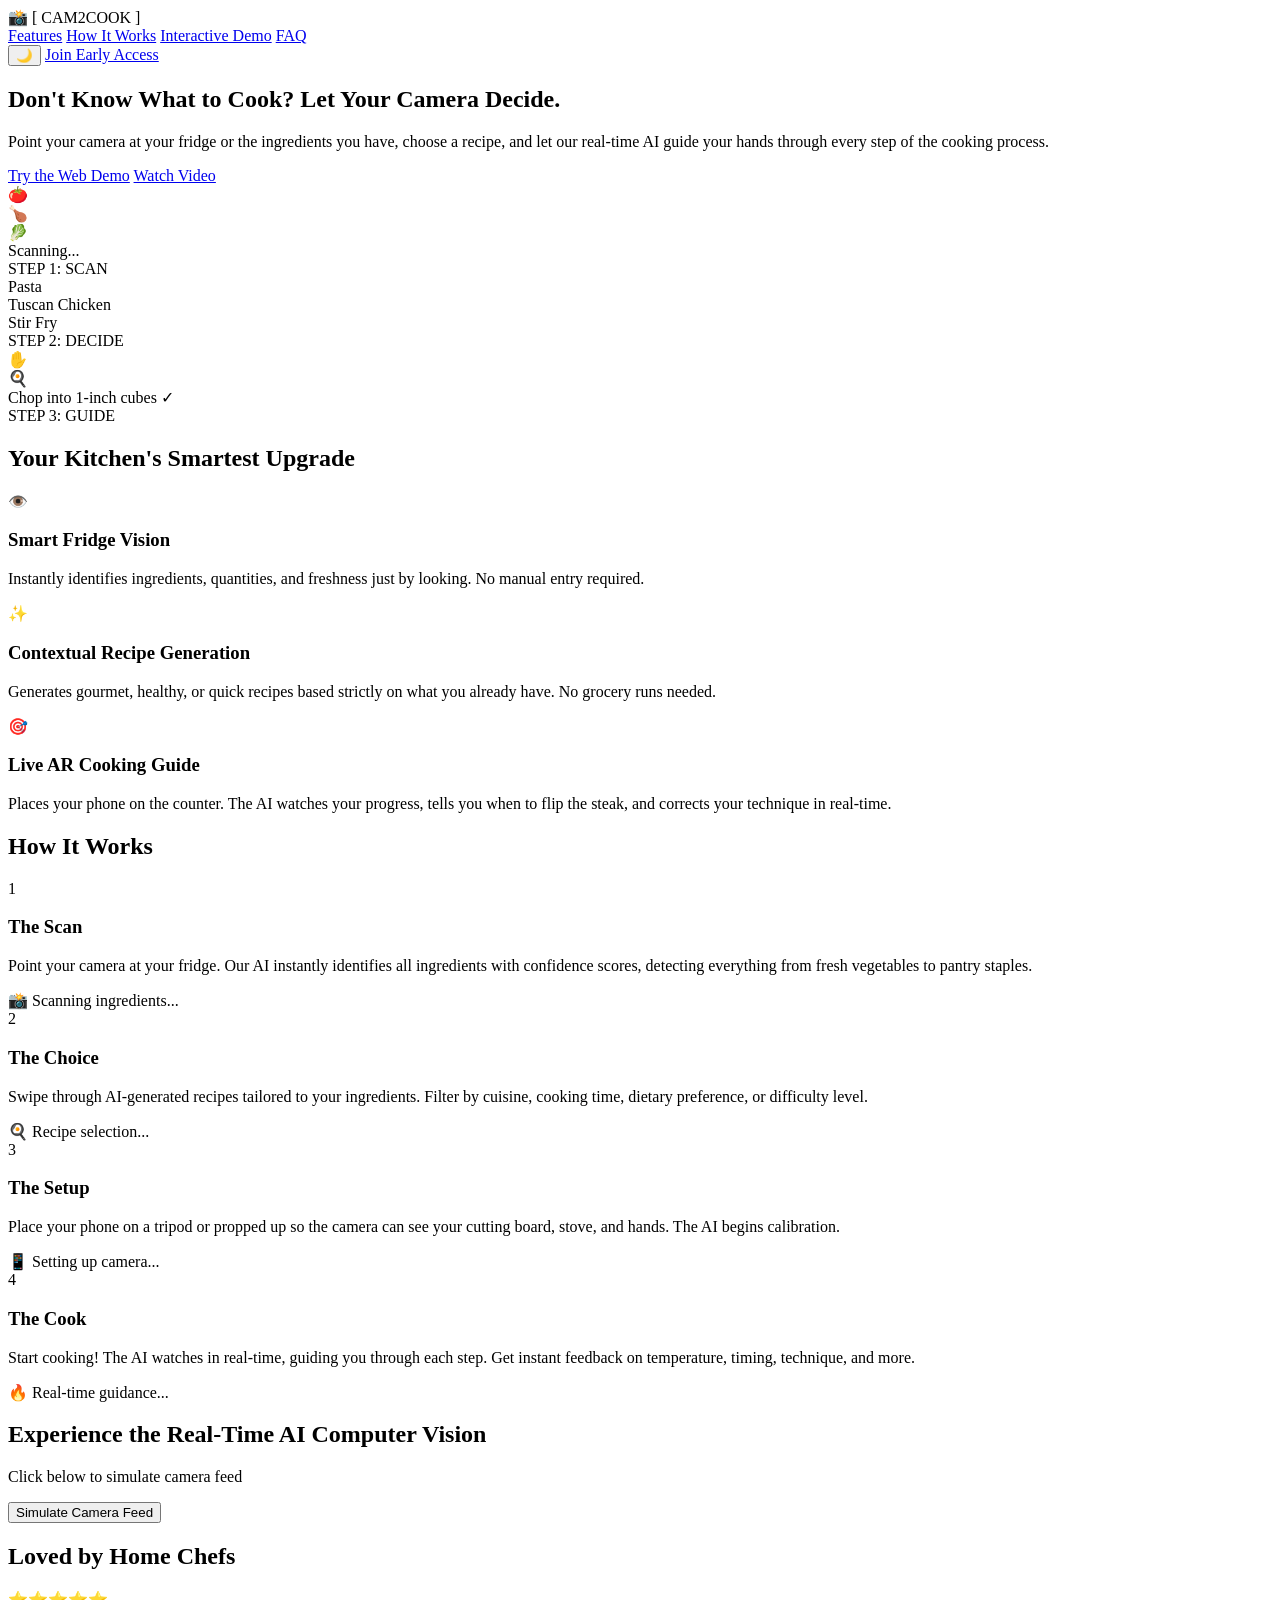
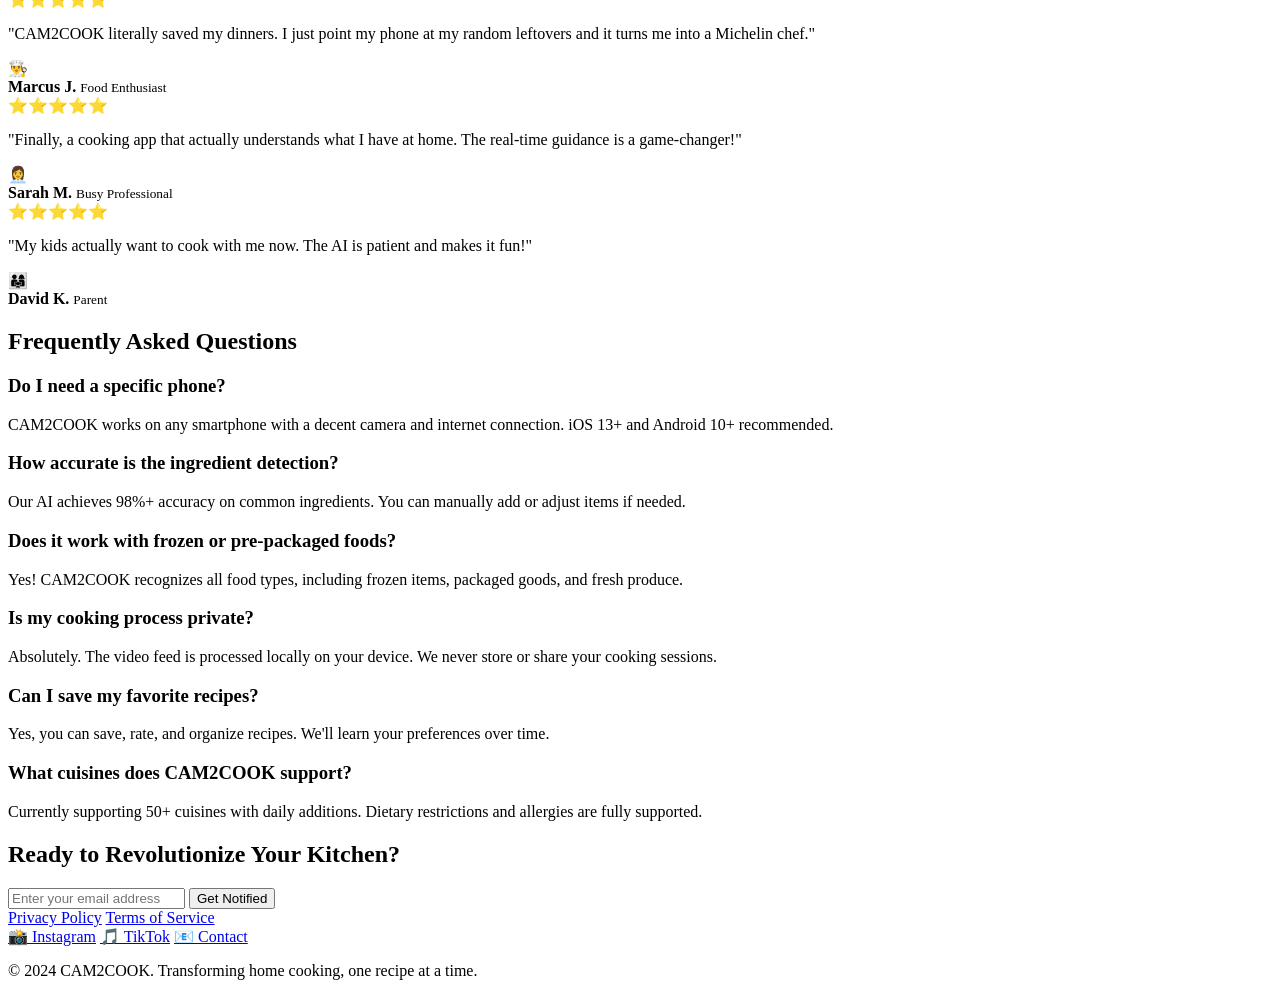
==== frontend/src/index.html @ 29d68c88 "Refactor: organize folder structure for backend and AI scalability" ====
<!doctype html>
<html lang="en">
  <head>
    <meta charset="UTF-8" />
    <meta name="viewport" content="width=device-width, initial-scale=1.0" />
    <title>CAM2COOK - Your Real-Time AI Sous-Chef</title>
    <link rel="stylesheet" href="styles.css" />
    <link
      href="https://fonts.googleapis.com/css2?family=Outfit:wght@400;600;700;800&family=Roboto:wght@400;500;700&display=swap"
      rel="stylesheet"
    />
  </head>
  <body>
    <!-- Navigation Bar -->
    <nav class="navbar">
      <div class="container">
        <div class="nav-content">
          <div class="logo">
            <span class="logo-icon">📸</span>
            <span class="logo-text">[ CAM2COOK ]</span>
          </div>
          <div class="nav-links">
            <a href="#features">Features</a>
            <a href="#how-it-works">How It Works</a>
            <a href="#demo">Interactive Demo</a>
            <a href="#faq">FAQ</a>
          </div>
          <button class="theme-toggle" title="Toggle Theme">🌙</button>
          <a href="early-access.html" class="btn btn-primary"
            >Join Early Access</a
          >
        </div>
      </div>
    </nav>

    <!-- Hero Section -->
    <section class="hero">
      <div class="container">
        <div class="hero-content">
          <div class="hero-text">
            <h1>Don't Know What to Cook? Let Your Camera Decide.</h1>
            <p>
              Point your camera at your fridge or the ingredients you have,
              choose a recipe, and let our real-time AI guide your hands through
              every step of the cooking process.
            </p>
            <div class="hero-buttons">
              <a href="demo.html" class="btn btn-primary">Try the Web Demo</a>
              <a href="video.html" class="btn btn-secondary">Watch Video</a>
            </div>
          </div>
          <div class="hero-animation">
            <div class="animation-container">
              <div class="scene scene-1 active">
                <div class="fridge">
                  <div class="fridge-door"></div>
                  <div class="ingredient ingredient-1">🍅</div>
                  <div class="ingredient ingredient-2">🍗</div>
                  <div class="ingredient ingredient-3">🥬</div>
                  <div class="scan-box"></div>
                </div>
                <div class="phone phone-1">
                  <div class="phone-screen">Scanning...</div>
                </div>
                <div class="scene-label">STEP 1: SCAN</div>
              </div>

              <div class="scene scene-2">
                <div class="recipe-cards">
                  <div class="recipe-card">Pasta</div>
                  <div class="recipe-card active-card">Tuscan Chicken</div>
                  <div class="recipe-card">Stir Fry</div>
                </div>
                <div class="scene-label">STEP 2: DECIDE</div>
              </div>

              <div class="scene scene-3">
                <div class="kitchen-counter">
                  <div class="cutting-board">
                    <div class="hands">✋</div>
                  </div>
                  <div class="stove">🍳</div>
                </div>
                <div class="phone phone-3">
                  <div class="phone-screen">
                    <div class="ar-guide">Chop into 1-inch cubes ✓</div>
                  </div>
                </div>
                <div class="scene-label">STEP 3: GUIDE</div>
              </div>
            </div>
            <div class="animation-dots">
              <span class="dot active" data-scene="1"></span>
              <span class="dot" data-scene="2"></span>
              <span class="dot" data-scene="3"></span>
            </div>
          </div>
        </div>
      </div>
    </section>

    <!-- Features Section -->
    <section class="features" id="features">
      <div class="container">
        <h2>Your Kitchen's Smartest Upgrade</h2>
        <div class="features-grid">
          <div class="feature-card">
            <div class="feature-icon">👁️</div>
            <h3>Smart Fridge Vision</h3>
            <p>
              Instantly identifies ingredients, quantities, and freshness just
              by looking. No manual entry required.
            </p>
          </div>
          <div class="feature-card">
            <div class="feature-icon">✨</div>
            <h3>Contextual Recipe Generation</h3>
            <p>
              Generates gourmet, healthy, or quick recipes based strictly on
              what you already have. No grocery runs needed.
            </p>
          </div>
          <div class="feature-card">
            <div class="feature-icon">🎯</div>
            <h3>Live AR Cooking Guide</h3>
            <p>
              Places your phone on the counter. The AI watches your progress,
              tells you when to flip the steak, and corrects your technique in
              real-time.
            </p>
          </div>
        </div>
      </div>
    </section>

    <!-- How It Works Section -->
    <section class="how-it-works" id="how-it-works">
      <div class="container">
        <h2>How It Works</h2>
        <div class="timeline">
          <div class="timeline-item">
            <div class="timeline-number">1</div>
            <div class="timeline-content">
              <h3>The Scan</h3>
              <p>
                Point your camera at your fridge. Our AI instantly identifies
                all ingredients with confidence scores, detecting everything
                from fresh vegetables to pantry staples.
              </p>
              <div class="timeline-visual">📸 Scanning ingredients...</div>
            </div>
          </div>

          <div class="timeline-item">
            <div class="timeline-number">2</div>
            <div class="timeline-content">
              <h3>The Choice</h3>
              <p>
                Swipe through AI-generated recipes tailored to your ingredients.
                Filter by cuisine, cooking time, dietary preference, or
                difficulty level.
              </p>
              <div class="timeline-visual">🍳 Recipe selection...</div>
            </div>
          </div>

          <div class="timeline-item">
            <div class="timeline-number">3</div>
            <div class="timeline-content">
              <h3>The Setup</h3>
              <p>
                Place your phone on a tripod or propped up so the camera can see
                your cutting board, stove, and hands. The AI begins calibration.
              </p>
              <div class="timeline-visual">📱 Setting up camera...</div>
            </div>
          </div>

          <div class="timeline-item">
            <div class="timeline-number">4</div>
            <div class="timeline-content">
              <h3>The Cook</h3>
              <p>
                Start cooking! The AI watches in real-time, guiding you through
                each step. Get instant feedback on temperature, timing,
                technique, and more.
              </p>
              <div class="timeline-visual">🔥 Real-time guidance...</div>
            </div>
          </div>
        </div>
      </div>
    </section>

    <!-- Interactive Demo Section -->
    <section class="demo" id="demo">
      <div class="container">
        <h2>Experience the Real-Time AI Computer Vision</h2>
        <div class="demo-content">
          <div class="tablet-mockup">
            <div class="tablet-frame">
              <div class="tablet-screen" id="demoScreen">
                <div class="demo-placeholder">
                  <p>Click below to simulate camera feed</p>
                </div>
              </div>
            </div>
          </div>
          <button class="btn btn-primary demo-button" id="simulateBtn">
            Simulate Camera Feed
          </button>
        </div>
      </div>
    </section>

    <!-- Testimonials Section -->
    <section class="testimonials" id="testimonials">
      <div class="container">
        <h2>Loved by Home Chefs</h2>
        <div class="testimonials-carousel">
          <div class="testimonial-card">
            <div class="stars">⭐⭐⭐⭐⭐</div>
            <p>
              "CAM2COOK literally saved my dinners. I just point my phone at my
              random leftovers and it turns me into a Michelin chef."
            </p>
            <div class="testimonial-author">
              <div class="avatar">👨‍🍳</div>
              <div>
                <strong>Marcus J.</strong>
                <small>Food Enthusiast</small>
              </div>
            </div>
          </div>
          <div class="testimonial-card">
            <div class="stars">⭐⭐⭐⭐⭐</div>
            <p>
              "Finally, a cooking app that actually understands what I have at
              home. The real-time guidance is a game-changer!"
            </p>
            <div class="testimonial-author">
              <div class="avatar">👩‍💼</div>
              <div>
                <strong>Sarah M.</strong>
                <small>Busy Professional</small>
              </div>
            </div>
          </div>
          <div class="testimonial-card">
            <div class="stars">⭐⭐⭐⭐⭐</div>
            <p>
              "My kids actually want to cook with me now. The AI is patient and
              makes it fun!"
            </p>
            <div class="testimonial-author">
              <div class="avatar">👨‍👩‍👧</div>
              <div>
                <strong>David K.</strong>
                <small>Parent</small>
              </div>
            </div>
          </div>
        </div>
      </div>
    </section>

    <!-- FAQ Section -->
    <section class="faq" id="faq">
      <div class="container">
        <h2>Frequently Asked Questions</h2>
        <div class="faq-grid">
          <div class="faq-item">
            <h3>Do I need a specific phone?</h3>
            <p>
              CAM2COOK works on any smartphone with a decent camera and internet
              connection. iOS 13+ and Android 10+ recommended.
            </p>
          </div>
          <div class="faq-item">
            <h3>How accurate is the ingredient detection?</h3>
            <p>
              Our AI achieves 98%+ accuracy on common ingredients. You can
              manually add or adjust items if needed.
            </p>
          </div>
          <div class="faq-item">
            <h3>Does it work with frozen or pre-packaged foods?</h3>
            <p>
              Yes! CAM2COOK recognizes all food types, including frozen items,
              packaged goods, and fresh produce.
            </p>
          </div>
          <div class="faq-item">
            <h3>Is my cooking process private?</h3>
            <p>
              Absolutely. The video feed is processed locally on your device. We
              never store or share your cooking sessions.
            </p>
          </div>
          <div class="faq-item">
            <h3>Can I save my favorite recipes?</h3>
            <p>
              Yes, you can save, rate, and organize recipes. We'll learn your
              preferences over time.
            </p>
          </div>
          <div class="faq-item">
            <h3>What cuisines does CAM2COOK support?</h3>
            <p>
              Currently supporting 50+ cuisines with daily additions. Dietary
              restrictions and allergies are fully supported.
            </p>
          </div>
        </div>
      </div>
    </section>

    <!-- Final CTA Section -->
    <section class="final-cta">
      <div class="container">
        <h2>Ready to Revolutionize Your Kitchen?</h2>
        <div class="cta-form">
          <input
            type="email"
            placeholder="Enter your email address"
            class="email-input"
          />
          <button class="btn btn-primary">Get Notified</button>
        </div>
      </div>
    </section>

    <!-- Footer -->
    <footer class="footer">
      <div class="container">
        <div class="footer-content">
          <div class="footer-links">
            <a href="privacy.html">Privacy Policy</a>
            <a href="terms.html">Terms of Service</a>
          </div>
          <div class="footer-social">
            <a href="#" class="social-icon">📸 Instagram</a>
            <a href="#" class="social-icon">🎵 TikTok</a>
            <a href="contact.html" class="social-icon">📧 Contact</a>
          </div>
        </div>
        <div class="footer-bottom">
          <p>
            &copy; 2024 CAM2COOK. Transforming home cooking, one recipe at a
            time.
          </p>
        </div>
      </div>
    </footer>

    <script src="script.js"></script>
  </body>
</html>
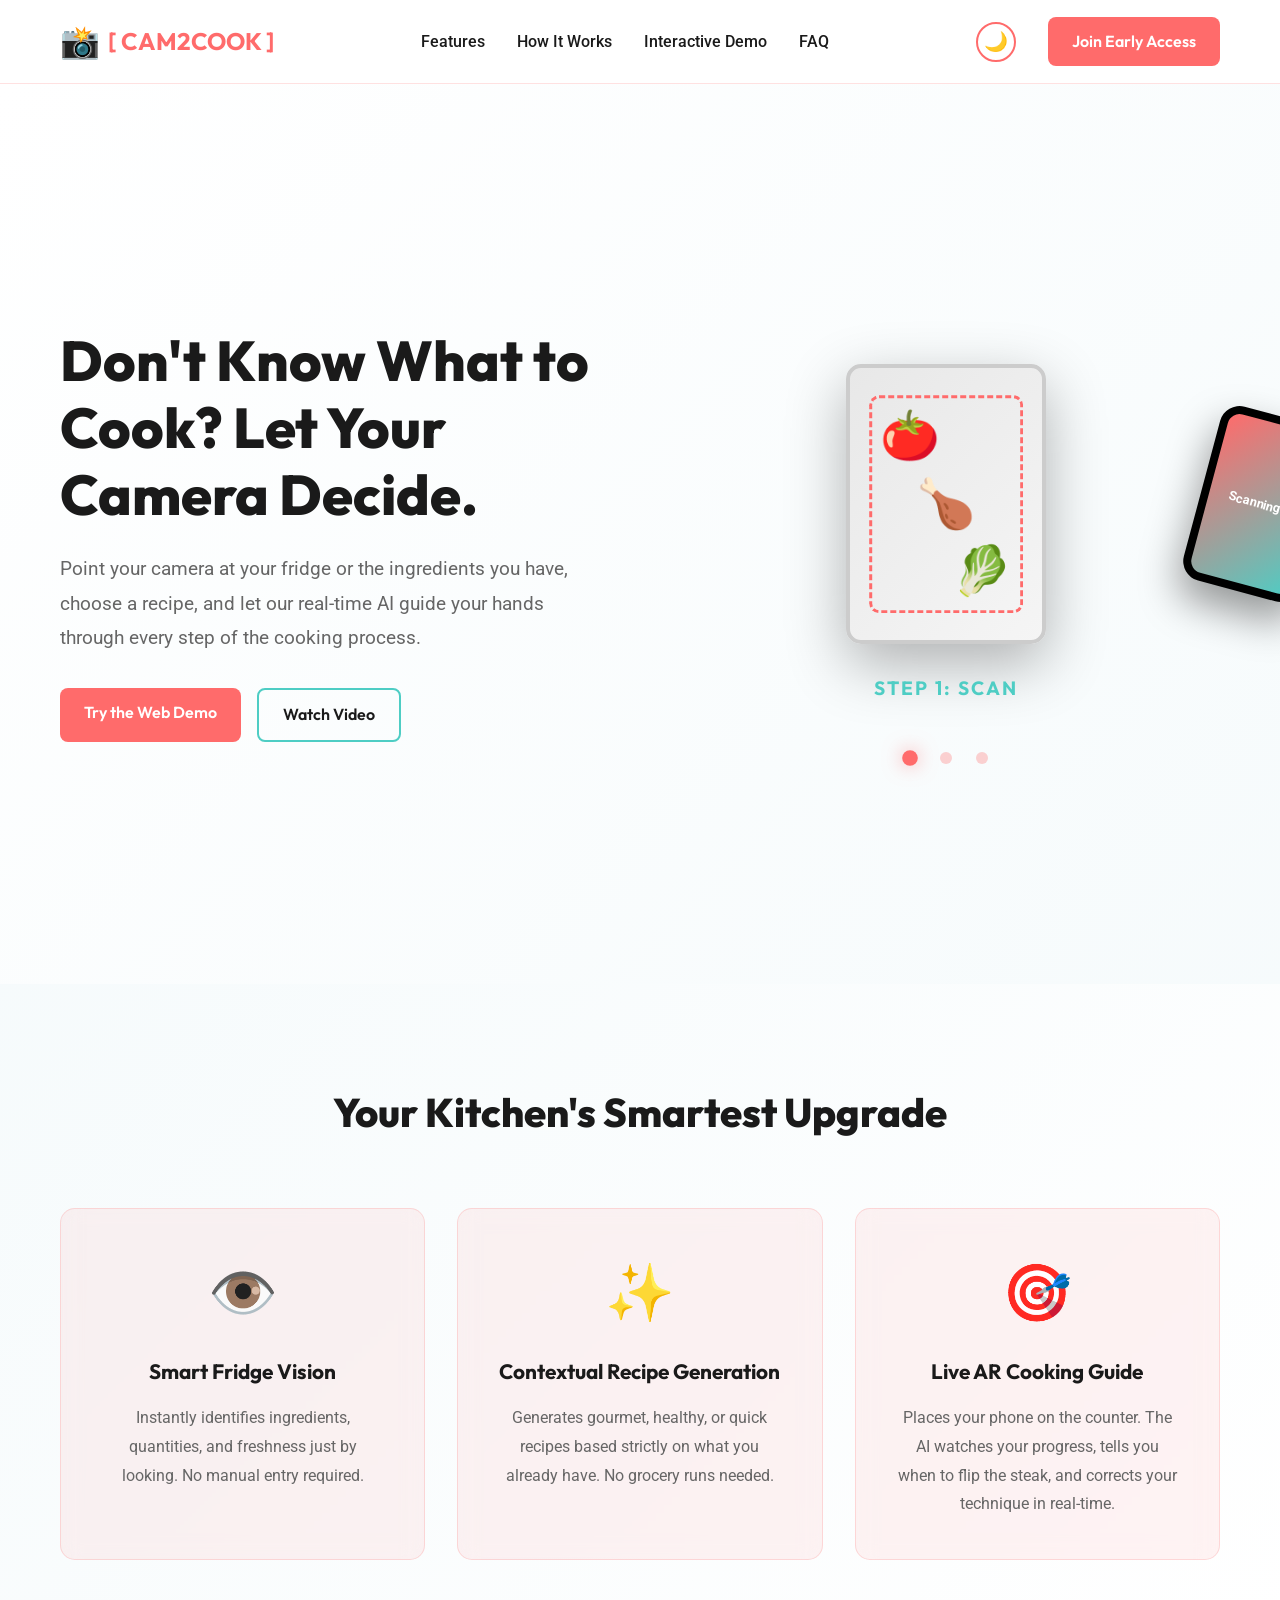
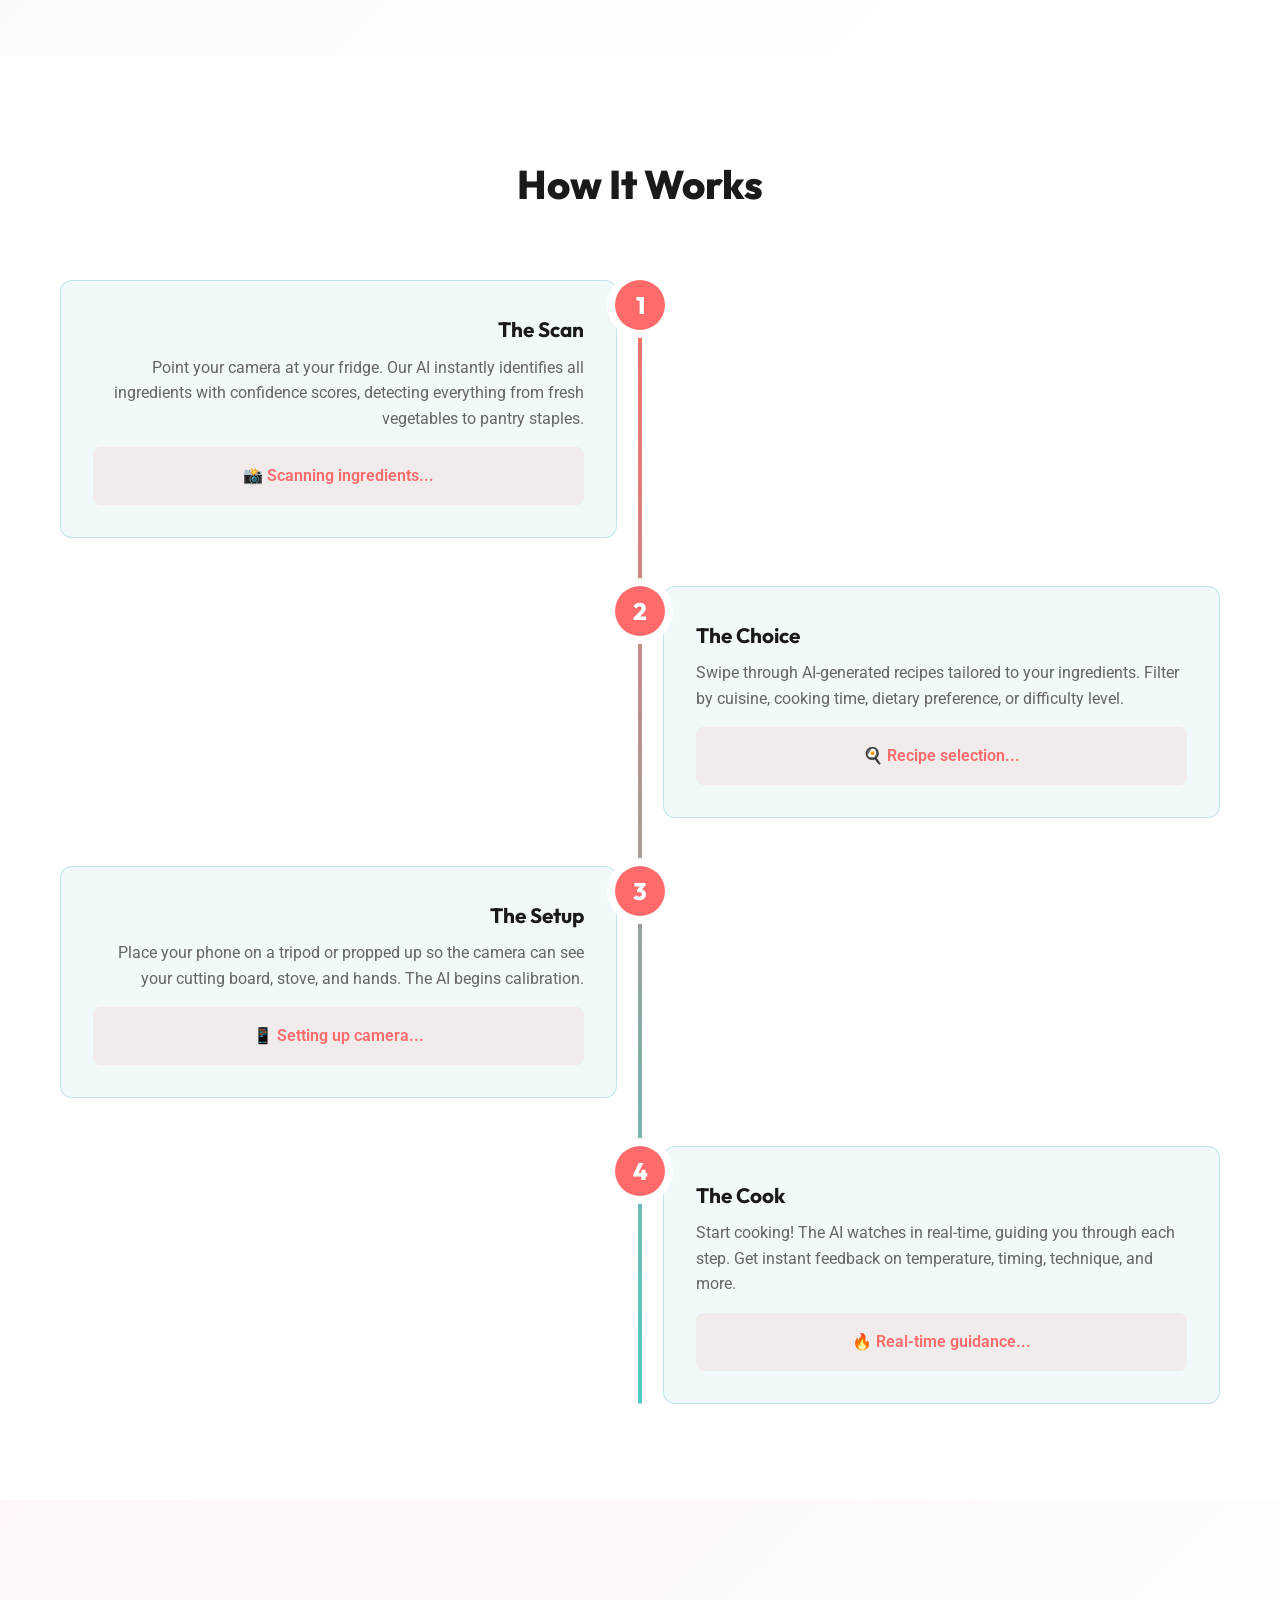
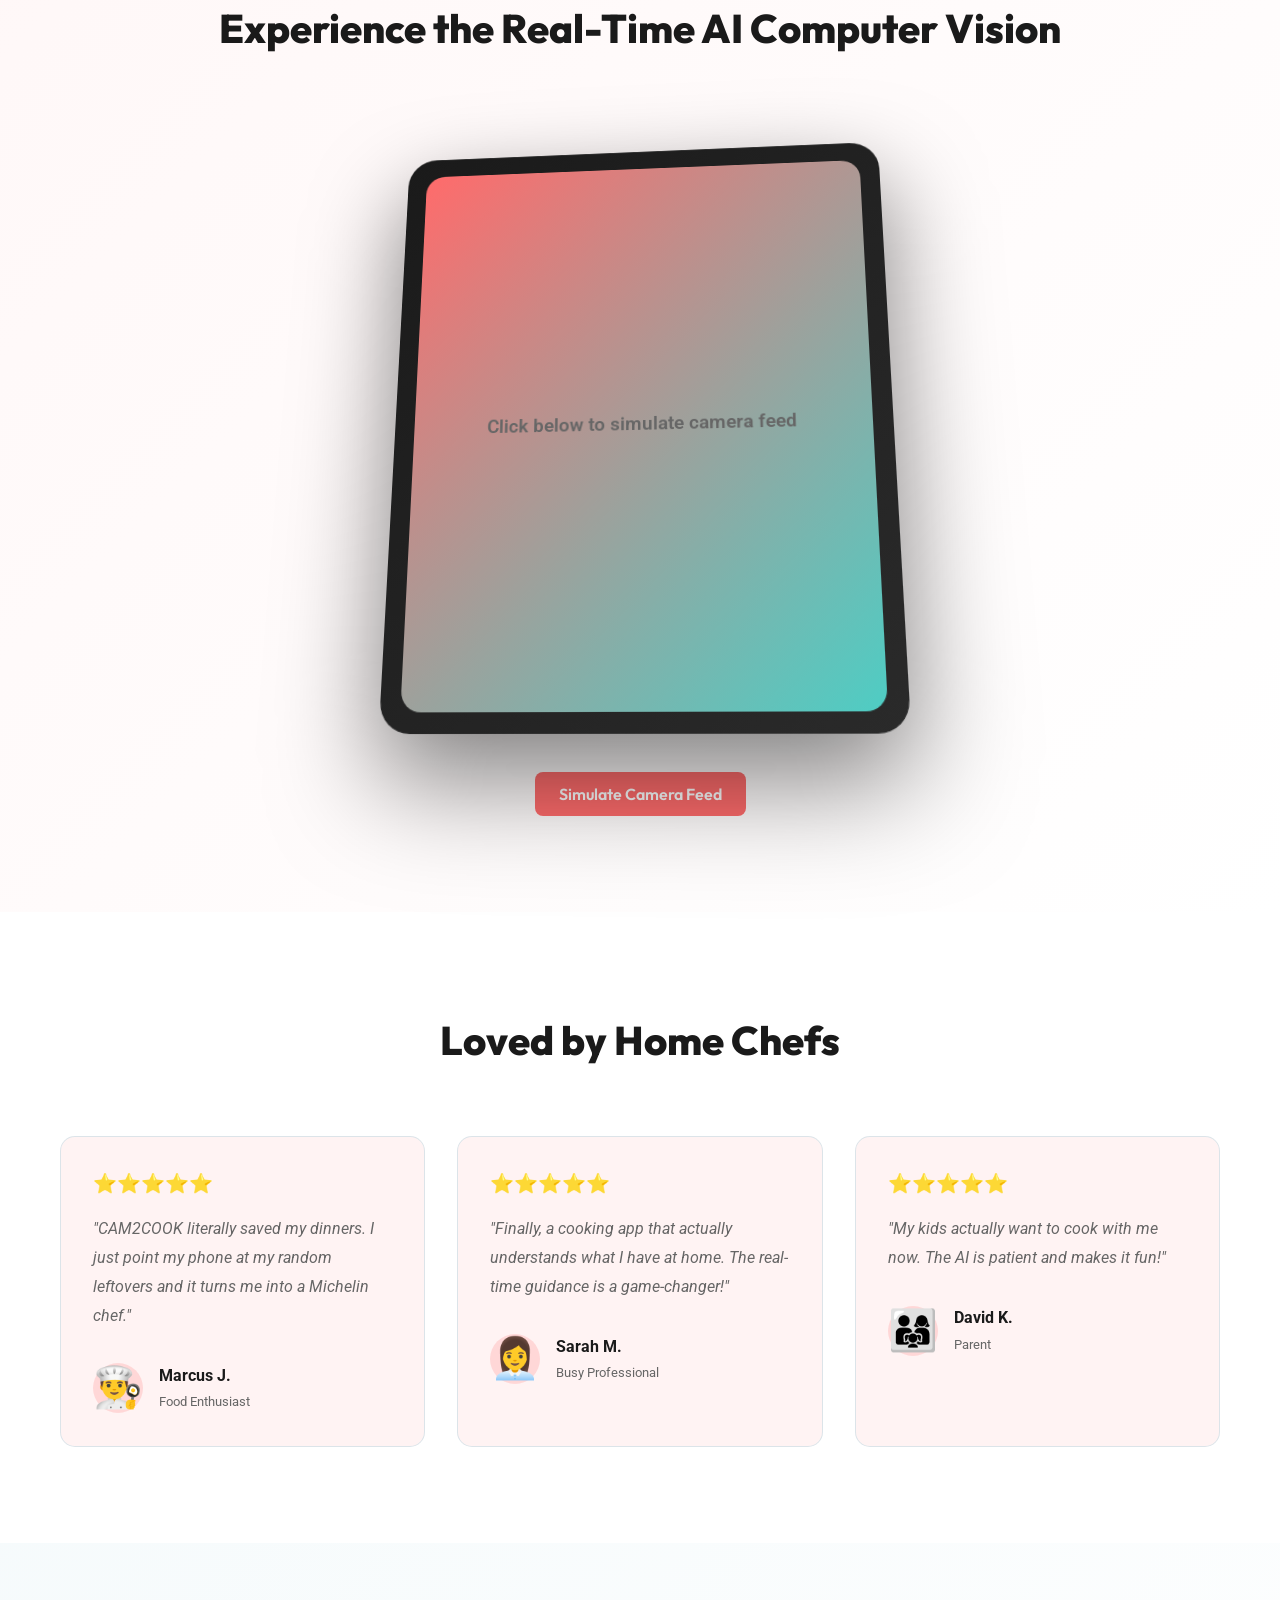
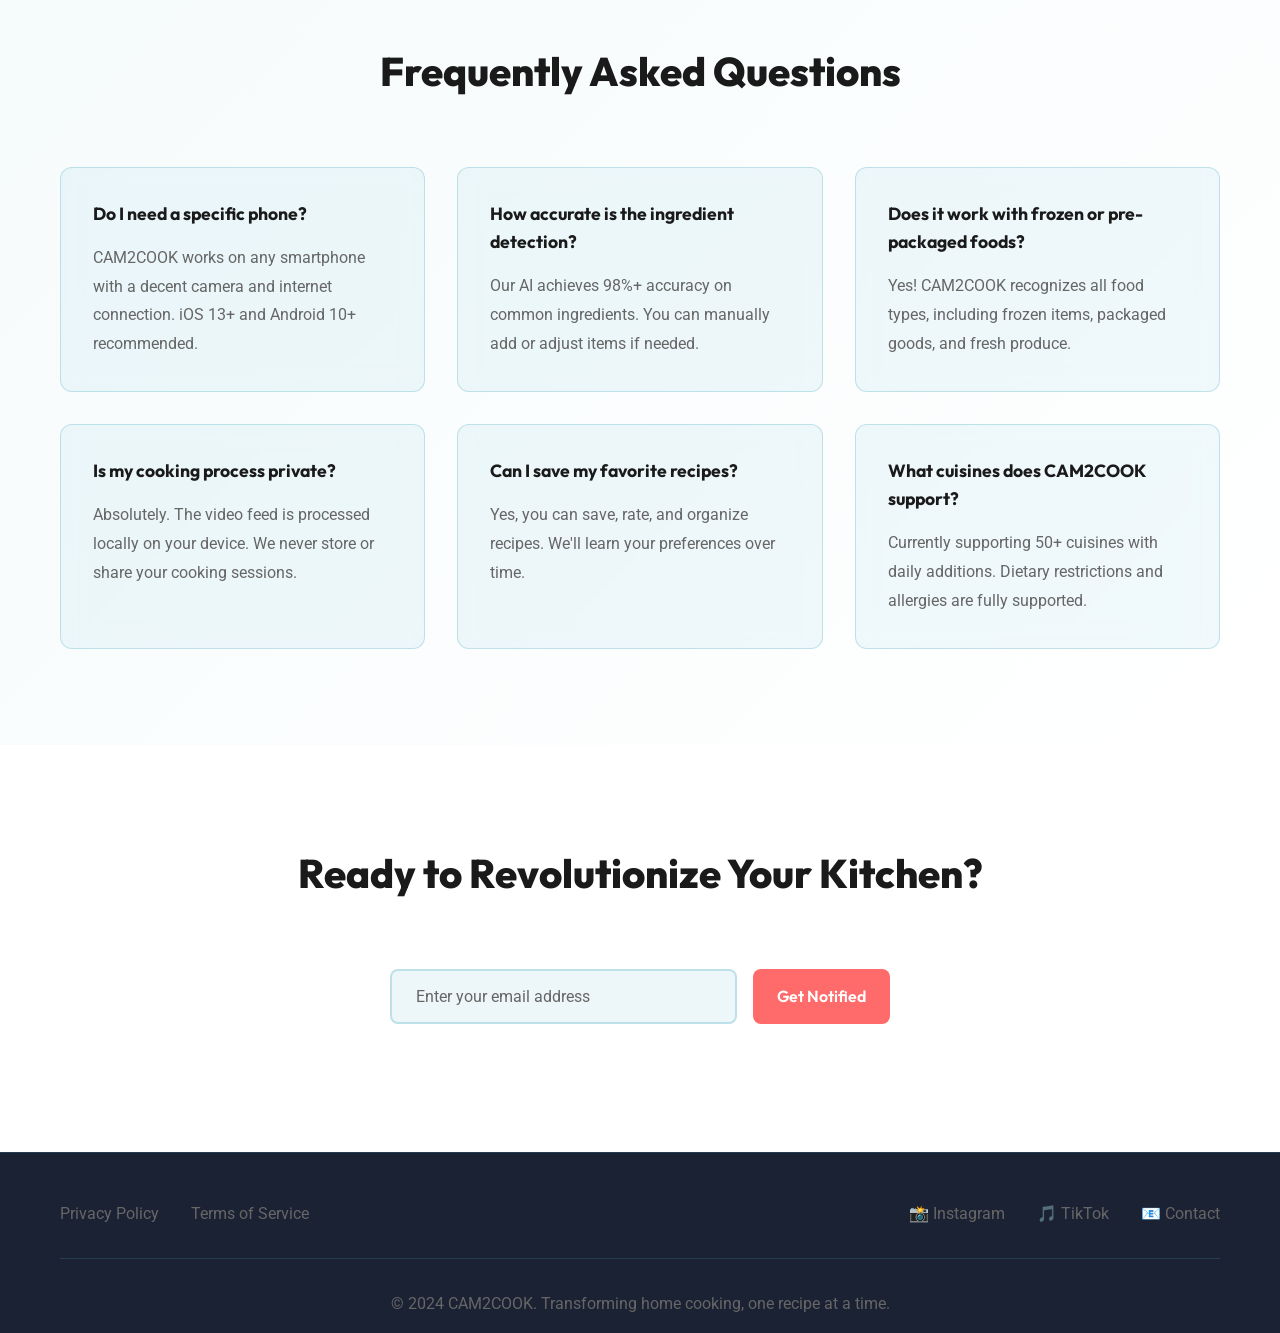
==== commit 596b5333: "fix: correct HTML asset links to match new frontend folder structure" ====
--- a/frontend/src/index.html
+++ b/frontend/src/index.html
@@ -4,7 +4,7 @@
     <meta charset="UTF-8" />
     <meta name="viewport" content="width=device-width, initial-scale=1.0" />
     <title>CAM2COOK - Your Real-Time AI Sous-Chef</title>
-    <link rel="stylesheet" href="styles.css" />
+    <link rel="stylesheet" href="css/styles.css" />
     <link
       href="https://fonts.googleapis.com/css2?family=Outfit:wght@400;600;700;800&family=Roboto:wght@400;500;700&display=swap"
       rel="stylesheet"
@@ -353,6 +353,6 @@
       </div>
     </footer>
 
-    <script src="script.js"></script>
+    <script src="js/script.js"></script>
   </body>
 </html>
--- a/frontend/src/css/styles.css
+++ b/frontend/src/css/styles.css
@@ -0,0 +1,1153 @@
+* {
+  margin: 0;
+  padding: 0;
+  box-sizing: border-box;
+}
+
+:root {
+  --primary: #ff6b6b;
+  --secondary: #4ecdc4;
+  --background: #0f172a;
+  --text: #f8fafc;
+  --text-muted: #cbd5e0;
+  --card-bg: rgba(255, 107, 107, 0.1);
+  --glass: rgba(79, 172, 196, 0.1);
+  --transition: all 0.3s ease;
+}
+
+body.light-mode {
+  --background: #ffffff;
+  --text: #1a1a1a;
+  --text-muted: #666666;
+  --card-bg: rgba(255, 107, 107, 0.08);
+  --glass: rgba(79, 172, 196, 0.08);
+}
+
+html {
+  scroll-behavior: smooth;
+}
+
+body {
+  font-family: "Roboto", sans-serif;
+  background-color: var(--background);
+  color: var(--text);
+  line-height: 1.6;
+}
+
+.container {
+  max-width: 1200px;
+  margin: 0 auto;
+  padding: 0 20px;
+}
+
+/* ============ NAVIGATION ============ */
+.navbar {
+  position: sticky;
+  top: 0;
+  z-index: 1000;
+  background: rgba(15, 23, 42, 0.8);
+  backdrop-filter: blur(10px);
+  border-bottom: 1px solid rgba(79, 172, 196, 0.2);
+  padding: 1rem 0;
+}
+
+.nav-content {
+  display: flex;
+  justify-content: space-between;
+  align-items: center;
+  gap: 2rem;
+}
+
+.logo {
+  display: flex;
+  align-items: center;
+  gap: 0.5rem;
+  font-family: "Outfit", sans-serif;
+  font-size: 1.5rem;
+  font-weight: 700;
+  color: var(--primary);
+}
+
+.logo-icon {
+  font-size: 2rem;
+}
+
+.nav-links {
+  display: flex;
+  gap: 2rem;
+  flex: 1;
+  justify-content: center;
+}
+
+.nav-links a {
+  color: var(--text);
+  text-decoration: none;
+  font-weight: 500;
+  transition: var(--transition);
+  position: relative;
+}
+
+.nav-links a:hover {
+  color: var(--primary);
+}
+
+.nav-links a::after {
+  content: "";
+  position: absolute;
+  bottom: -5px;
+  left: 0;
+  width: 0;
+  height: 2px;
+  background: var(--primary);
+  transition: var(--transition);
+}
+
+.nav-links a:hover::after {
+  width: 100%;
+}
+
+/* ============ BUTTONS ============ */
+.btn {
+  padding: 0.75rem 1.5rem;
+  border: none;
+  border-radius: 8px;
+  font-family: "Outfit", sans-serif;
+  font-weight: 600;
+  font-size: 1rem;
+  cursor: pointer;
+  transition: var(--transition);
+  text-decoration: none;
+  display: inline-block;
+}
+
+.btn-primary {
+  background: var(--primary);
+  color: white;
+}
+
+.btn-primary:hover {
+  background: #ff5252;
+  transform: translateY(-2px);
+  box-shadow: 0 10px 20px rgba(255, 107, 107, 0.3);
+}
+
+.btn-secondary {
+  background: transparent;
+  color: var(--text);
+  border: 2px solid var(--secondary);
+}
+
+.btn-secondary:hover {
+  background: var(--secondary);
+  color: var(--background);
+  transform: translateY(-2px);
+}
+
+/* ============ HERO SECTION ============ */
+.hero {
+  padding: 4rem 0;
+  min-height: 100vh;
+  display: flex;
+  align-items: center;
+  background: linear-gradient(
+    135deg,
+    var(--background) 0%,
+    rgba(79, 172, 196, 0.05) 100%
+  );
+}
+
+.hero-content {
+  display: grid;
+  grid-template-columns: 1fr 1fr;
+  gap: 4rem;
+  align-items: center;
+}
+
+.hero-text h1 {
+  font-family: "Outfit", sans-serif;
+  font-size: 3.5rem;
+  font-weight: 800;
+  line-height: 1.2;
+  margin-bottom: 1.5rem;
+  color: var(--text);
+}
+
+.hero-text p {
+  font-size: 1.2rem;
+  color: var(--text-muted);
+  margin-bottom: 2rem;
+  line-height: 1.8;
+}
+
+.hero-buttons {
+  display: flex;
+  gap: 1rem;
+}
+
+/* ============ HERO ANIMATION ============ */
+.animation-container {
+  position: relative;
+  height: 400px;
+  perspective: 1000px;
+}
+
+.scene {
+  position: absolute;
+  width: 100%;
+  height: 100%;
+  display: none;
+  justify-content: center;
+  align-items: center;
+  flex-direction: column;
+  animation: fadeIn 0.5s ease-in-out;
+}
+
+.scene.active {
+  display: flex;
+}
+
+@keyframes fadeIn {
+  from {
+    opacity: 0;
+    transform: scale(0.95);
+  }
+  to {
+    opacity: 1;
+    transform: scale(1);
+  }
+}
+
+/* Scene 1 - Scan */
+.fridge {
+  position: relative;
+  width: 200px;
+  height: 280px;
+  background: linear-gradient(135deg, #e8e8e8 0%, #f5f5f5 100%);
+  border-radius: 15px;
+  border: 4px solid #ccc;
+  padding: 20px;
+  box-shadow: 0 20px 60px rgba(0, 0, 0, 0.3);
+  animation: slideInLeft 0.6s ease-out;
+}
+
+@keyframes slideInLeft {
+  from {
+    opacity: 0;
+    transform: translateX(-50px);
+  }
+  to {
+    opacity: 1;
+    transform: translateX(0);
+  }
+}
+
+.ingredient {
+  position: absolute;
+  font-size: 3rem;
+  animation: scan-pulse 2s ease-in-out infinite;
+}
+
+.ingredient-1 {
+  top: 30px;
+  left: 30px;
+  animation-delay: 0s;
+}
+
+.ingredient-2 {
+  top: 50%;
+  left: 50%;
+  transform: translate(-50%, -50%);
+  animation-delay: 0.3s;
+}
+
+.ingredient-3 {
+  bottom: 30px;
+  right: 30px;
+  animation-delay: 0.6s;
+}
+
+@keyframes scan-pulse {
+  0%,
+  100% {
+    transform: scale(1);
+    filter: drop-shadow(0 0 0px rgba(255, 107, 107, 0.8));
+  }
+  50% {
+    transform: scale(1.1);
+    filter: drop-shadow(0 0 20px rgba(255, 107, 107, 0.8));
+  }
+}
+
+.phone {
+  position: absolute;
+  width: 120px;
+  height: 180px;
+  background: #000;
+  border-radius: 20px;
+  padding: 8px;
+  right: -100px;
+  top: 50%;
+  transform: translateY(-50%) rotateZ(15deg);
+  box-shadow: 0 20px 40px rgba(0, 0, 0, 0.4);
+  animation: slideInRight 0.6s ease-out;
+}
+
+@keyframes slideInRight {
+  from {
+    opacity: 0;
+    transform: translateX(50px) translateY(-50%) rotateZ(15deg);
+  }
+  to {
+    opacity: 1;
+    transform: translateX(0) translateY(-50%) rotateZ(15deg);
+  }
+}
+
+.phone-screen {
+  width: 100%;
+  height: 100%;
+  background: linear-gradient(135deg, #ff6b6b 0%, #4ecdc4 100%);
+  border-radius: 12px;
+  display: flex;
+  align-items: center;
+  justify-content: center;
+  font-size: 0.8rem;
+  color: white;
+  font-weight: bold;
+  text-align: center;
+  padding: 10px;
+}
+
+.scan-box {
+  position: absolute;
+  top: 50%;
+  left: 50%;
+  transform: translate(-50%, -50%);
+  width: 80%;
+  height: 80%;
+  border: 3px dashed var(--primary);
+  border-radius: 10px;
+  animation: scan-sweep 2s ease-in-out infinite;
+}
+
+@keyframes scan-sweep {
+  0% {
+    box-shadow: inset 0 0 0 0 rgba(255, 107, 107, 0.5);
+  }
+  50% {
+    box-shadow: inset 0 0 20px 5px rgba(255, 107, 107, 0.5);
+  }
+  100% {
+    box-shadow: inset 0 0 0 0 rgba(255, 107, 107, 0.5);
+  }
+}
+
+/* Scene 2 - Decide */
+.recipe-cards {
+  display: flex;
+  gap: 1.5rem;
+  justify-content: center;
+  align-items: center;
+  animation: slideUp 0.6s ease-out;
+}
+
+@keyframes slideUp {
+  from {
+    opacity: 0;
+    transform: translateY(30px);
+  }
+  to {
+    opacity: 1;
+    transform: translateY(0);
+  }
+}
+
+.recipe-card {
+  width: 120px;
+  height: 160px;
+  background: linear-gradient(135deg, #4ecdc4 0%, #45b7aa 100%);
+  border-radius: 12px;
+  display: flex;
+  align-items: center;
+  justify-content: center;
+  font-weight: 600;
+  color: white;
+  cursor: pointer;
+  transition: var(--transition);
+  transform: scale(0.9);
+  opacity: 0.6;
+}
+
+.recipe-card.active-card {
+  width: 150px;
+  height: 200px;
+  background: linear-gradient(135deg, #ff6b6b 0%, #ff5252 100%);
+  transform: scale(1.1);
+  opacity: 1;
+  box-shadow: 0 20px 40px rgba(255, 107, 107, 0.4);
+}
+
+.recipe-card:hover {
+  transform: scale(0.95);
+}
+
+/* Scene 3 - Guide */
+.kitchen-counter {
+  position: relative;
+  width: 100%;
+  max-width: 400px;
+  height: 250px;
+  display: flex;
+  gap: 2rem;
+  align-items: flex-end;
+}
+
+.cutting-board {
+  flex: 1;
+  height: 150px;
+  background: linear-gradient(135deg, #8b6f47 0%, #a0826d 100%);
+  border-radius: 10px;
+  display: flex;
+  align-items: center;
+  justify-content: center;
+  position: relative;
+  box-shadow: 0 10px 30px rgba(0, 0, 0, 0.3);
+}
+
+.hands {
+  font-size: 4rem;
+  animation: chop 1s ease-in-out infinite;
+}
+
+@keyframes chop {
+  0%,
+  100% {
+    transform: translateY(0) rotateZ(0deg);
+  }
+  50% {
+    transform: translateY(10px) rotateZ(-10deg);
+  }
+}
+
+.stove {
+  font-size: 3rem;
+  animation: flicker 1.5s ease-in-out infinite;
+}
+
+@keyframes flicker {
+  0%,
+  100% {
+    opacity: 1;
+    filter: drop-shadow(0 0 10px rgba(255, 107, 107, 0.6));
+  }
+  50% {
+    opacity: 0.7;
+    filter: drop-shadow(0 0 5px rgba(255, 107, 107, 0.3));
+  }
+}
+
+.phone-3 {
+  position: absolute;
+  right: 20px;
+  top: -80px;
+  transform: rotateZ(-15deg);
+}
+
+.ar-guide {
+  display: flex;
+  align-items: center;
+  justify-content: center;
+  gap: 0.5rem;
+  font-size: 0.9rem;
+  animation: pulse 2s ease-in-out infinite;
+}
+
+@keyframes pulse {
+  0%,
+  100% {
+    transform: scale(1);
+  }
+  50% {
+    transform: scale(1.05);
+  }
+}
+
+.scene-label {
+  position: absolute;
+  bottom: 0;
+  left: 50%;
+  transform: translateX(-50%);
+  font-family: "Outfit", sans-serif;
+  font-weight: 700;
+  color: var(--secondary);
+  font-size: 1.2rem;
+  letter-spacing: 2px;
+  margin-top: 2rem;
+}
+
+/* Animation Dots */
+.animation-dots {
+  display: flex;
+  justify-content: center;
+  gap: 1.5rem;
+  margin-top: 3rem;
+}
+
+.dot {
+  width: 12px;
+  height: 12px;
+  border-radius: 50%;
+  background: rgba(255, 107, 107, 0.3);
+  cursor: pointer;
+  transition: var(--transition);
+  position: relative;
+  box-shadow: 0 0 0 2px transparent;
+}
+
+.dot::before {
+  content: "";
+  position: absolute;
+  width: 100%;
+  height: 100%;
+  border-radius: 50%;
+  background: rgba(255, 107, 107, 0.2);
+  animation: dotPulse 2s ease-in-out infinite;
+  opacity: 0;
+}
+
+@keyframes dotPulse {
+  0% {
+    transform: scale(1);
+    opacity: 1;
+  }
+  100% {
+    transform: scale(2.5);
+    opacity: 0;
+  }
+}
+
+.dot.active {
+  background: var(--primary);
+  transform: scale(1.3);
+  box-shadow: 0 0 15px rgba(255, 107, 107, 0.6);
+}
+
+.dot.active::before {
+  animation: dotPulseActive 1.5s ease-in-out infinite;
+}
+
+@keyframes dotPulseActive {
+  0% {
+    transform: scale(1);
+    opacity: 1;
+  }
+  100% {
+    transform: scale(2.8);
+    opacity: 0;
+  }
+}
+
+.dot:hover {
+  background: var(--secondary);
+  transform: scale(1.2);
+  box-shadow: 0 0 12px rgba(78, 205, 196, 0.5);
+}
+
+/* ============ FEATURES SECTION ============ */
+.features {
+  padding: 6rem 0;
+  background: linear-gradient(
+    135deg,
+    rgba(79, 172, 196, 0.05) 0%,
+    var(--background) 100%
+  );
+}
+
+.features h2,
+.how-it-works h2,
+.testimonials h2,
+.faq h2,
+.final-cta h2,
+.demo h2 {
+  font-family: "Outfit", sans-serif;
+  font-size: 2.5rem;
+  font-weight: 800;
+  text-align: center;
+  margin-bottom: 4rem;
+  color: var(--text);
+}
+
+.features-grid {
+  display: grid;
+  grid-template-columns: repeat(auto-fit, minmax(300px, 1fr));
+  gap: 2rem;
+}
+
+.feature-card {
+  background: var(--card-bg);
+  border: 1px solid rgba(255, 107, 107, 0.2);
+  border-radius: 15px;
+  padding: 2.5rem;
+  text-align: center;
+  transition: var(--transition);
+  backdrop-filter: blur(10px);
+}
+
+.feature-card:hover {
+  transform: translateY(-10px);
+  border-color: var(--primary);
+  box-shadow: 0 20px 40px rgba(255, 107, 107, 0.2);
+}
+
+.feature-icon {
+  font-size: 3.5rem;
+  margin-bottom: 1rem;
+}
+
+.feature-card h3 {
+  font-family: "Outfit", sans-serif;
+  font-size: 1.3rem;
+  font-weight: 700;
+  margin-bottom: 1rem;
+  color: var(--text);
+}
+
+.feature-card p {
+  color: var(--text-muted);
+  line-height: 1.8;
+}
+
+/* ============ HOW IT WORKS SECTION ============ */
+.how-it-works {
+  padding: 6rem 0;
+}
+
+.timeline {
+  position: relative;
+  display: grid;
+  grid-template-columns: 1fr;
+  gap: 3rem;
+}
+
+.timeline::before {
+  content: "";
+  position: absolute;
+  left: 50%;
+  transform: translateX(-50%);
+  width: 4px;
+  height: 100%;
+  background: linear-gradient(180deg, var(--primary) 0%, var(--secondary) 100%);
+  border-radius: 2px;
+}
+
+.timeline-item {
+  position: relative;
+  padding-left: 0;
+}
+
+.timeline-item:nth-child(odd) .timeline-content {
+  margin-left: auto;
+  margin-right: 52%;
+  text-align: right;
+}
+
+.timeline-item:nth-child(even) .timeline-content {
+  margin-left: 52%;
+  text-align: left;
+}
+
+.timeline-number {
+  position: absolute;
+  left: 50%;
+  top: 0;
+  transform: translateX(-50%);
+  width: 50px;
+  height: 50px;
+  background: var(--primary);
+  border-radius: 50%;
+  display: flex;
+  align-items: center;
+  justify-content: center;
+  font-family: "Outfit", sans-serif;
+  font-weight: 800;
+  font-size: 1.5rem;
+  color: white;
+  z-index: 10;
+  box-shadow: 0 0 0 8px var(--background);
+}
+
+.timeline-content {
+  background: var(--glass);
+  border: 1px solid rgba(79, 172, 196, 0.3);
+  border-radius: 12px;
+  padding: 2rem;
+  backdrop-filter: blur(10px);
+}
+
+.timeline-content h3 {
+  font-family: "Outfit", sans-serif;
+  font-size: 1.3rem;
+  font-weight: 700;
+  margin-bottom: 0.5rem;
+  color: var(--text);
+}
+
+.timeline-content p {
+  color: var(--text-muted);
+  margin-bottom: 1rem;
+}
+
+.timeline-visual {
+  background: rgba(255, 107, 107, 0.1);
+  padding: 1rem;
+  border-radius: 8px;
+  color: var(--primary);
+  font-weight: 600;
+  text-align: center;
+}
+
+/* ============ DEMO SECTION ============ */
+.demo {
+  padding: 6rem 0;
+  background: linear-gradient(
+    135deg,
+    rgba(255, 107, 107, 0.05) 0%,
+    var(--background) 100%
+  );
+}
+
+.demo-content {
+  display: flex;
+  flex-direction: column;
+  align-items: center;
+  gap: 2rem;
+}
+
+.tablet-mockup {
+  perspective: 1200px;
+}
+
+.tablet-frame {
+  width: 500px;
+  height: 600px;
+  background: linear-gradient(135deg, #1a1a1a 0%, #2a2a2a 100%);
+  border-radius: 30px;
+  padding: 20px;
+  box-shadow:
+    0 40px 100px rgba(0, 0, 0, 0.5),
+    inset 0 1px 0 rgba(255, 255, 255, 0.1);
+  transform: rotateX(15deg) rotateY(-5deg);
+}
+
+.tablet-screen {
+  width: 100%;
+  height: 100%;
+  background: linear-gradient(135deg, #ff6b6b 0%, #4ecdc4 100%);
+  border-radius: 20px;
+  display: flex;
+  align-items: center;
+  justify-content: center;
+  overflow: hidden;
+}
+
+.demo-placeholder {
+  text-align: center;
+  color: white;
+  font-size: 1.2rem;
+  font-weight: 600;
+}
+
+.demo-content p {
+  text-align: center;
+  color: var(--text-muted);
+}
+
+.demo-button {
+  margin-top: 1rem;
+}
+
+/* ============ TESTIMONIALS SECTION ============ */
+.testimonials {
+  padding: 6rem 0;
+}
+
+.testimonials-carousel {
+  display: grid;
+  grid-template-columns: repeat(auto-fit, minmax(300px, 1fr));
+  gap: 2rem;
+}
+
+.testimonial-card {
+  background: var(--card-bg);
+  border: 1px solid rgba(79, 172, 196, 0.2);
+  border-radius: 15px;
+  padding: 2rem;
+  backdrop-filter: blur(10px);
+  transition: var(--transition);
+}
+
+.testimonial-card:hover {
+  border-color: var(--secondary);
+  transform: translateY(-5px);
+}
+
+.stars {
+  font-size: 1.2rem;
+  margin-bottom: 1rem;
+}
+
+.testimonial-card p {
+  color: var(--text-muted);
+  margin-bottom: 2rem;
+  font-style: italic;
+  line-height: 1.8;
+}
+
+.testimonial-author {
+  display: flex;
+  align-items: center;
+  gap: 1rem;
+}
+
+.avatar {
+  font-size: 2.5rem;
+  width: 50px;
+  height: 50px;
+  border-radius: 50%;
+  display: flex;
+  align-items: center;
+  justify-content: center;
+  background: rgba(255, 107, 107, 0.2);
+}
+
+.testimonial-author strong {
+  color: var(--text);
+  display: block;
+}
+
+.testimonial-author small {
+  color: var(--text-muted);
+}
+
+/* ============ FAQ SECTION ============ */
+.faq {
+  padding: 6rem 0;
+  background: linear-gradient(
+    135deg,
+    rgba(79, 172, 196, 0.05) 0%,
+    var(--background) 100%
+  );
+}
+
+.faq-grid {
+  display: grid;
+  grid-template-columns: repeat(auto-fit, minmax(300px, 1fr));
+  gap: 2rem;
+}
+
+.faq-item {
+  background: var(--glass);
+  border: 1px solid rgba(79, 172, 196, 0.3);
+  border-radius: 12px;
+  padding: 2rem;
+  backdrop-filter: blur(10px);
+  cursor: pointer;
+  transition: var(--transition);
+}
+
+.faq-item:hover {
+  border-color: var(--primary);
+  background: rgba(255, 107, 107, 0.1);
+}
+
+.faq-item h3 {
+  font-family: "Outfit", sans-serif;
+  font-size: 1.1rem;
+  font-weight: 700;
+  margin-bottom: 1rem;
+  color: var(--text);
+}
+
+.faq-item p {
+  color: var(--text-muted);
+  line-height: 1.8;
+}
+
+/* ============ FINAL CTA SECTION ============ */
+.final-cta {
+  padding: 6rem 0;
+}
+
+.cta-form {
+  display: flex;
+  gap: 1rem;
+  justify-content: center;
+  max-width: 500px;
+  margin: 2rem auto;
+}
+
+.email-input {
+  flex: 1;
+  padding: 1rem 1.5rem;
+  background: rgba(79, 172, 196, 0.1);
+  border: 2px solid rgba(79, 172, 196, 0.3);
+  border-radius: 8px;
+  color: var(--text);
+  font-family: "Roboto", sans-serif;
+  font-size: 1rem;
+  transition: var(--transition);
+}
+
+.email-input::placeholder {
+  color: var(--text-muted);
+}
+
+.email-input:focus {
+  outline: none;
+  border-color: var(--primary);
+  box-shadow: 0 0 20px rgba(255, 107, 107, 0.3);
+}
+
+/* ============ FOOTER ============ */
+.footer {
+  background: rgba(15, 23, 42, 0.95);
+  border-top: 1px solid rgba(79, 172, 196, 0.2);
+  padding: 3rem 0 1rem;
+  color: var(--text-muted);
+}
+
+.footer-content {
+  display: flex;
+  justify-content: space-between;
+  align-items: center;
+  gap: 2rem;
+  margin-bottom: 2rem;
+  flex-wrap: wrap;
+}
+
+.footer-links,
+.footer-social {
+  display: flex;
+  gap: 2rem;
+}
+
+.footer-links a,
+.footer-social a {
+  color: var(--text-muted);
+  text-decoration: none;
+  transition: var(--transition);
+}
+
+.footer-links a:hover,
+.footer-social a:hover {
+  color: var(--primary);
+}
+
+.footer-bottom {
+  text-align: center;
+  padding-top: 2rem;
+  border-top: 1px solid rgba(79, 172, 196, 0.2);
+}
+
+/* ============ THEME TOGGLE ============ */
+.theme-toggle {
+  background: transparent;
+  border: 2px solid var(--secondary);
+  color: var(--text);
+  width: 40px;
+  height: 40px;
+  border-radius: 50%;
+  cursor: pointer;
+  font-size: 1.2rem;
+  transition: var(--transition);
+  display: flex;
+  align-items: center;
+  justify-content: center;
+}
+
+.theme-toggle:hover {
+  background: rgba(78, 205, 196, 0.2);
+  transform: scale(1.1) rotate(20deg);
+}
+
+body.light-mode .theme-toggle {
+  border-color: var(--primary);
+}
+
+body.light-mode .theme-toggle::after {
+  content: "";
+}
+
+/* ============ PLACEHOLDER PAGES ============ */
+.page-content {
+  min-height: 70vh;
+  display: flex;
+  align-items: center;
+  justify-content: center;
+  padding: 4rem 0;
+}
+
+.placeholder-page {
+  width: 100%;
+}
+
+.placeholder-page h1 {
+  font-family: "Outfit", sans-serif;
+  font-size: 3rem;
+  font-weight: 800;
+  text-align: center;
+  margin-bottom: 1rem;
+  color: var(--text);
+}
+
+.placeholder-text {
+  text-align: center;
+  font-size: 1.2rem;
+  color: var(--primary);
+  font-weight: 700;
+  letter-spacing: 2px;
+  margin-bottom: 3rem;
+}
+
+.coming-soon {
+  background: var(--card-bg);
+  border: 2px solid var(--primary);
+  border-radius: 20px;
+  padding: 4rem 2rem;
+  text-align: center;
+  max-width: 600px;
+  margin: 0 auto;
+  backdrop-filter: blur(10px);
+}
+
+.coming-icon {
+  font-size: 5rem;
+  margin-bottom: 1.5rem;
+  display: block;
+  animation: bounceIcon 2s ease-in-out infinite;
+}
+
+@keyframes bounceIcon {
+  0%,
+  100% {
+    transform: translateY(0);
+  }
+  50% {
+    transform: translateY(-20px);
+  }
+}
+
+.coming-soon h2 {
+  font-family: "Outfit", sans-serif;
+  font-size: 2rem;
+  font-weight: 700;
+  margin-bottom: 1rem;
+  color: var(--text);
+}
+
+.coming-soon p {
+  color: var(--text-muted);
+  margin-bottom: 2rem;
+  font-size: 1.1rem;
+  line-height: 1.8;
+}
+
+.coming-soon .btn {
+  margin-top: 1rem;
+}
+
+/* ============ LIGHT MODE NAVBAR ============ */
+body.light-mode .navbar {
+  background: rgba(255, 255, 255, 0.8);
+  border-bottom: 1px solid rgba(255, 107, 107, 0.2);
+}
+
+body.light-mode .logo {
+  color: var(--primary);
+}
+
+body.light-mode .nav-links a {
+  color: var(--text);
+}
+
+/* ============ RESPONSIVE ============ */
+@media (max-width: 768px) {
+  .nav-links {
+    display: none;
+  }
+
+  .hero-content {
+    grid-template-columns: 1fr;
+  }
+
+  .hero-text h1 {
+    font-size: 2rem;
+  }
+
+  .hero-buttons {
+    flex-direction: column;
+  }
+
+  .animation-container {
+    height: 300px;
+  }
+
+  .fridge {
+    width: 150px;
+    height: 200px;
+  }
+
+  .phone {
+    width: 100px;
+    height: 150px;
+  }
+
+  .features h2,
+  .how-it-works h2,
+  .testimonials h2,
+  .faq h2,
+  .final-cta h2,
+  .demo h2 {
+    font-size: 2rem;
+  }
+
+  .timeline::before {
+    left: 20px;
+  }
+
+  .timeline-item:nth-child(odd) .timeline-content,
+  .timeline-item:nth-child(even) .timeline-content {
+    margin-left: 80px;
+    margin-right: 0;
+    text-align: left;
+  }
+
+  .timeline-number {
+    left: 20px;
+    width: 40px;
+    height: 40px;
+    font-size: 1.2rem;
+  }
+
+  .tablet-frame {
+    width: 100%;
+    max-width: 400px;
+    height: auto;
+    aspect-ratio: 5 / 6;
+    transform: rotateX(0) rotateY(0);
+  }
+
+  .cta-form {
+    flex-direction: column;
+  }
+
+  .footer-content {
+    flex-direction: column;
+    text-align: center;
+  }
+
+  .footer-links,
+  .footer-social {
+    flex-direction: column;
+  }
+}
